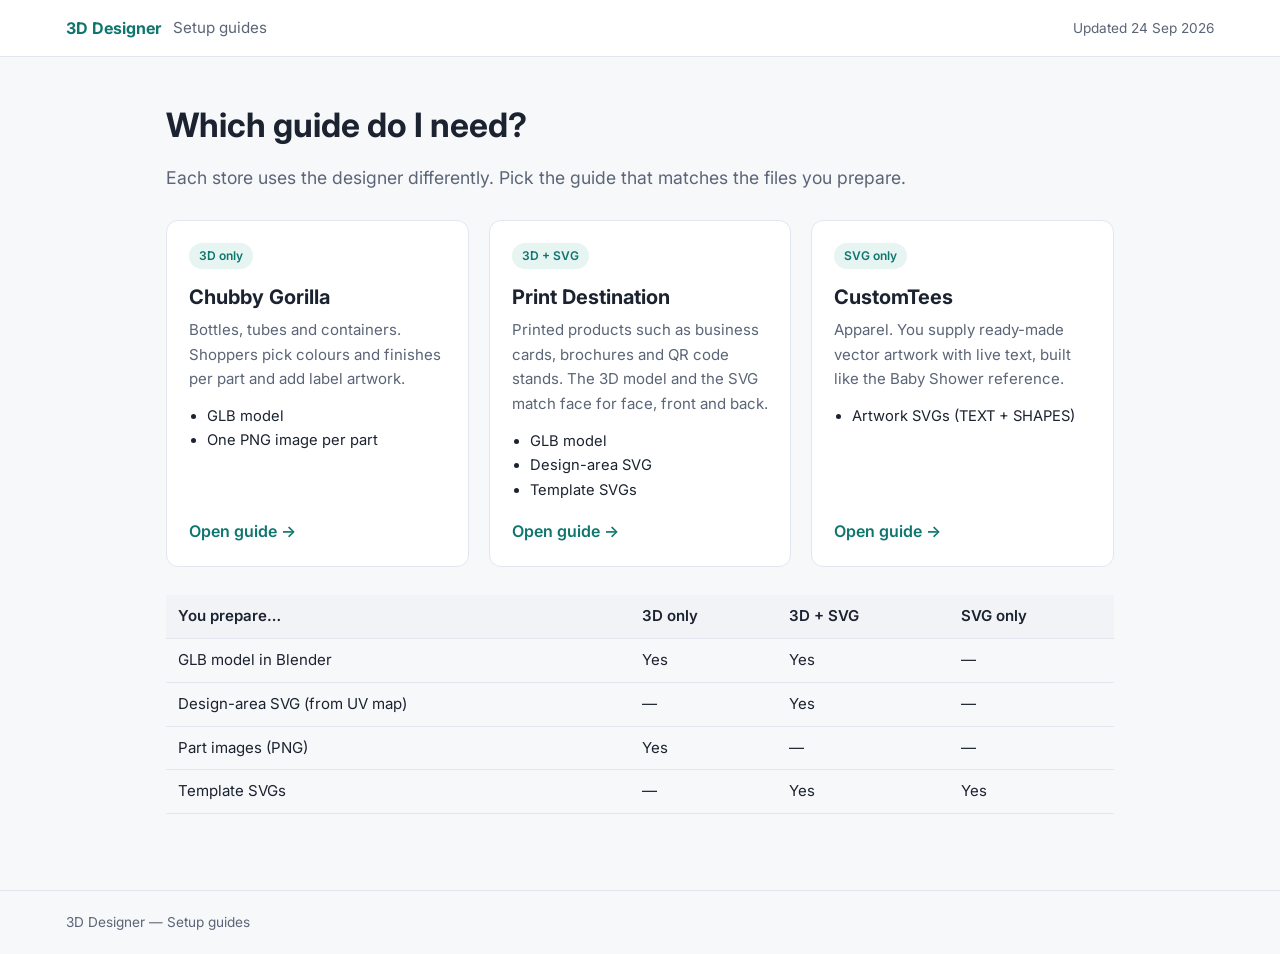
==== index.html @ a1df802f "Publish 3D Designer setup guides (noindex, nofollow) Landing page plus Chubby Gorilla (3D only), Pri" ====
<!doctype html>
<html lang="en">
<head>
<meta charset="utf-8">
<meta name="viewport" content="width=device-width, initial-scale=1">
<meta name="robots" content="noindex, nofollow">
<title>3D Designer Setup Guides</title>
<meta name="description" content="Choose the setup guide for your store: 3D only, 3D + SVG, or SVG only.">
<link rel="preconnect" href="https://fonts.googleapis.com">
<link href="https://fonts.googleapis.com/css2?family=Inter:wght@400;500;600;700&family=JetBrains+Mono:wght@400;500&display=swap" rel="stylesheet">
<link rel="stylesheet" href="assets/style.css">
</head>
<body>
<header class="topbar">
  <div class="wrap">
    <a class="brand" href="index.html">3D Designer</a>
    <span class="crumb">Setup guides</span>
    <span class="asof">Updated 24 Sep 2026</span>
  </div>
</header>

<div class="hub">
<h1>Which guide do I need?</h1>
<p class="lead">Each store uses the designer differently. Pick the guide that matches the files you prepare.</p>

<div class="cards">
  <a class="card" href="chubby-gorilla.html">
    <span class="tag">3D only</span>
    <h2>Chubby Gorilla</h2>
    <p>Bottles, tubes and containers. Shoppers pick colours and finishes per part and add label artwork.</p>
    <ul><li>GLB model</li><li>One PNG image per part</li></ul>
    <span class="go">Open guide →</span>
  </a>
  <a class="card" href="print-destination.html">
    <span class="tag">3D + SVG</span>
    <h2>Print Destination</h2>
    <p>Printed products such as business cards, brochures and QR code stands. The 3D model and the SVG match face for face, front and back.</p>
    <ul><li>GLB model</li><li>Design-area SVG</li><li>Template SVGs</li></ul>
    <span class="go">Open guide →</span>
  </a>
  <a class="card" href="customtees.html">
    <span class="tag">SVG only</span>
    <h2>CustomTees</h2>
    <p>Apparel. You supply ready-made vector artwork with live text, built like the Baby Shower reference.</p>
    <ul><li>Artwork SVGs (TEXT + SHAPES)</li></ul>
    <span class="go">Open guide →</span>
  </a>
</div>

<div class="table-wrap"><table>
<thead><tr><th>You prepare…</th><th>3D only</th><th>3D + SVG</th><th>SVG only</th></tr></thead>
<tbody>
<tr><td>GLB model in Blender</td><td>Yes</td><td>Yes</td><td>—</td></tr>
<tr><td>Design-area SVG (from UV map)</td><td>—</td><td>Yes</td><td>—</td></tr>
<tr><td>Part images (PNG)</td><td>Yes</td><td>—</td><td>—</td></tr>
<tr><td>Template SVGs</td><td>—</td><td>Yes</td><td>Yes</td></tr>
</tbody></table></div>
</div>

<footer class="foot"><div class="wrap">3D Designer — Setup guides</div></footer>
</body>
</html>
---- assets/style.css ----
:root {
  --bg: #f7f8fa;
  --surface: #ffffff;
  --text: #1c2330;
  --muted: #5b6577;
  --line: #e2e6ee;
  --accent: #0f766e;
  --accent-soft: #e6f4f2;
  --code-bg: #f1f3f7;
  --warn-bg: #fff7e6;
  --warn-line: #f2c46b;
  --bad: #c2362f;
}
@media (prefers-color-scheme: dark) {
  :root {
    --bg: #11151c;
    --surface: #171c25;
    --text: #e6e9ef;
    --muted: #9aa4b5;
    --line: #2a3140;
    --accent: #2dd4bf;
    --accent-soft: #123a37;
    --code-bg: #1d2330;
    --warn-bg: #2a2412;
    --warn-line: #8a6a22;
    --bad: #f07a72;
  }
}
* { box-sizing: border-box; }
html { scroll-behavior: smooth; scroll-padding-top: 72px; }
body {
  margin: 0; background: var(--bg); color: var(--text);
  font: 16px/1.65 Inter, system-ui, -apple-system, "Segoe UI", sans-serif;
}
.wrap { max-width: 1180px; margin: 0 auto; padding: 0 16px; }
a { color: var(--accent); }
code, pre { font-family: "JetBrains Mono", Consolas, monospace; font-size: .86em; }
code { background: var(--code-bg); padding: .1em .35em; border-radius: 4px; }
pre { background: var(--code-bg); border: 1px solid var(--line); border-radius: 8px; padding: 14px 16px; overflow-x: auto; line-height: 1.5; }
pre code { background: none; padding: 0; }

.topbar { position: sticky; top: 0; z-index: 10; background: var(--surface); border-bottom: 1px solid var(--line); }
.topbar .wrap { display: flex; gap: 12px; align-items: center; height: 56px; }
.brand { font-weight: 700; color: var(--accent); }
.crumb { color: var(--muted); font-size: .95rem; }
.asof { margin-left: auto; color: var(--muted); font-size: .85rem; }
a.brand { text-decoration: none; }
.switch { margin-left: auto; display: flex; gap: 4px; background: var(--code-bg); border-radius: 8px; padding: 3px; }
.switch a { padding: 5px 10px; border-radius: 6px; font-size: .85rem; color: var(--muted); text-decoration: none; white-space: nowrap; }
.switch a:hover { color: var(--text); }
.switch a[aria-current="page"] { background: var(--surface); color: var(--accent); font-weight: 600; box-shadow: 0 1px 2px rgb(0 0 0 / .08); }
.kicker { margin: 0 0 6px; font-size: .8rem; font-weight: 600; letter-spacing: .06em; text-transform: uppercase; color: var(--accent); }

.hub { max-width: 980px; margin: 0 auto; padding: 48px 16px 64px; }
.cards { display: grid; grid-template-columns: repeat(3, minmax(0, 1fr)); gap: 20px; margin: 28px 0; }
.card { display: flex; flex-direction: column; background: var(--surface); border: 1px solid var(--line); border-radius: 12px; padding: 22px; color: var(--text); text-decoration: none; transition: border-color .15s, transform .15s; }
.card:hover { border-color: var(--accent); transform: translateY(-2px); }
.card .tag { align-self: flex-start; font-size: .75rem; font-weight: 600; color: var(--accent); background: var(--accent-soft); border-radius: 999px; padding: 3px 10px; }
.card h2 { display: block; font-size: 1.25rem; margin: 12px 0 4px; }
.card p { color: var(--muted); font-size: .94rem; margin: 0 0 12px; }
.card ul { margin: 0 0 16px; padding-left: 18px; font-size: .92rem; }
.card .go { margin-top: auto; font-weight: 600; color: var(--accent); }

.layout { display: grid; grid-template-columns: 240px minmax(0, 1fr); gap: 40px; padding-top: 32px; }
.toc { position: sticky; top: 80px; align-self: start; font-size: .92rem; }
.toc-title { font-weight: 600; text-transform: uppercase; letter-spacing: .06em; font-size: .75rem; color: var(--muted); margin: 0 0 8px; }
.toc ol { margin: 0; padding-left: 20px; }
.toc li { margin: 4px 0; color: var(--muted); }
.toc a { color: var(--text); text-decoration: none; }
.toc a:hover { color: var(--accent); }

main { min-width: 0; padding-bottom: 64px; }
h1 { font-size: 2.1rem; line-height: 1.2; margin: 0 0 12px; }
.lead { font-size: 1.1rem; color: var(--muted); max-width: 70ch; }
section { background: var(--surface); border: 1px solid var(--line); border-radius: 12px; padding: 28px 32px; margin: 28px 0; }
h2 { font-size: 1.45rem; margin: 0 0 12px; display: flex; align-items: center; gap: 12px; }
h2 .num { display: inline-grid; place-items: center; width: 32px; height: 32px; border-radius: 50%; background: var(--accent-soft); color: var(--accent); font-size: 1rem; flex: none; }
h3 { font-size: 1.08rem; margin: 22px 0 8px; }

.table-wrap { overflow-x: auto; margin: 12px 0; }
table { border-collapse: collapse; width: 100%; font-size: .94rem; }
th, td { text-align: left; padding: 9px 12px; border-bottom: 1px solid var(--line); vertical-align: top; }
th { background: var(--code-bg); font-weight: 600; }

.steps > li { margin: 0 0 18px; padding-left: 4px; }
.steps > li::marker { font-weight: 700; color: var(--accent); }

.note { background: var(--warn-bg); border-left: 4px solid var(--warn-line); padding: 12px 16px; border-radius: 6px; }

.flow { list-style: none; padding: 0; margin: 20px 0; display: flex; flex-wrap: wrap; gap: 10px; counter-reset: f; }
.flow li { counter-increment: f; flex: 1 1 110px; background: var(--accent-soft); border-radius: 8px; padding: 10px 12px; font-weight: 600; font-size: .92rem; position: relative; }
.flow li::before { content: counter(f); display: block; font-size: .75rem; color: var(--accent); }
.flow small { display: block; font-weight: 400; color: var(--muted); }

figure.shot { margin: 14px 0 6px; border: 1px solid var(--line); border-radius: 10px; overflow: hidden; background: var(--code-bg); }
figure.shot img { display: block; width: 100%; height: auto; }
figure.shot figcaption { padding: 8px 12px; font-size: .88rem; color: var(--muted); background: var(--surface); border-top: 1px solid var(--line); }
figure.shot.missing img { display: none; }
figure.shot.missing::before {
  content: "Screenshot coming: " attr(data-shot);
  display: grid; place-items: center; min-height: 160px; color: var(--muted);
  font: 500 .9rem "JetBrains Mono", monospace; border-bottom: 1px dashed var(--line);
}

table.avoid td:first-child { font-weight: 600; padding-left: 30px; position: relative; width: 34%; }
table.avoid td:first-child::before { content: "✕"; position: absolute; left: 10px; color: var(--bad); font-weight: 700; }
table.avoid td:last-child { color: var(--text); }

.checks { display: grid; grid-template-columns: 1fr 1fr; gap: 24px; }
ul.check { list-style: none; padding: 0; }
ul.check li { margin: 6px 0; }
ul.check input { margin-right: 8px; accent-color: var(--accent); }

.foot { border-top: 1px solid var(--line); color: var(--muted); font-size: .85rem; padding: 20px 0; }

@media (max-width: 860px) {
  .layout { grid-template-columns: 1fr; gap: 0; }
  .toc { position: static; background: var(--surface); border: 1px solid var(--line); border-radius: 12px; padding: 16px; }
  section { padding: 20px 16px; }
  .checks { grid-template-columns: 1fr; }
  .asof, .crumb { display: none; }
  .cards { grid-template-columns: 1fr; }
}
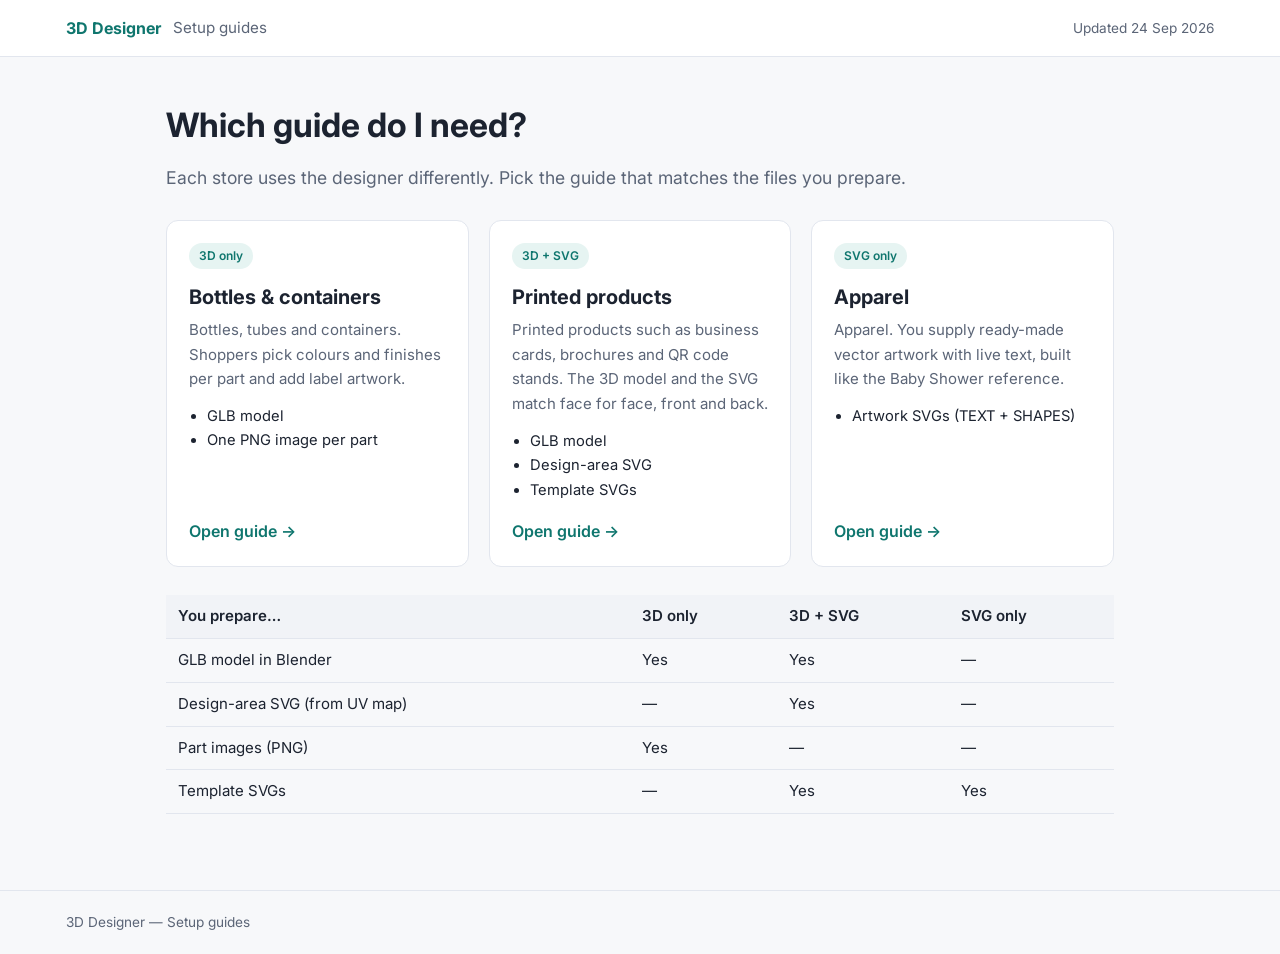
==== commit f9b0d773: "Remove project names from the guides Rename pages to 3d-only / 3d-and-svg / svg-only, rename image p" ====
--- a/index.html
+++ b/index.html
@@ -24,23 +24,23 @@
 <p class="lead">Each store uses the designer differently. Pick the guide that matches the files you prepare.</p>
 
 <div class="cards">
-  <a class="card" href="chubby-gorilla.html">
+  <a class="card" href="3d-only.html">
     <span class="tag">3D only</span>
-    <h2>Chubby Gorilla</h2>
+    <h2>Bottles &amp; containers</h2>
     <p>Bottles, tubes and containers. Shoppers pick colours and finishes per part and add label artwork.</p>
     <ul><li>GLB model</li><li>One PNG image per part</li></ul>
     <span class="go">Open guide →</span>
   </a>
-  <a class="card" href="print-destination.html">
+  <a class="card" href="3d-and-svg.html">
     <span class="tag">3D + SVG</span>
-    <h2>Print Destination</h2>
+    <h2>Printed products</h2>
     <p>Printed products such as business cards, brochures and QR code stands. The 3D model and the SVG match face for face, front and back.</p>
     <ul><li>GLB model</li><li>Design-area SVG</li><li>Template SVGs</li></ul>
     <span class="go">Open guide →</span>
   </a>
-  <a class="card" href="customtees.html">
+  <a class="card" href="svg-only.html">
     <span class="tag">SVG only</span>
-    <h2>CustomTees</h2>
+    <h2>Apparel</h2>
     <p>Apparel. You supply ready-made vector artwork with live text, built like the Baby Shower reference.</p>
     <ul><li>Artwork SVGs (TEXT + SHAPES)</li></ul>
     <span class="go">Open guide →</span>
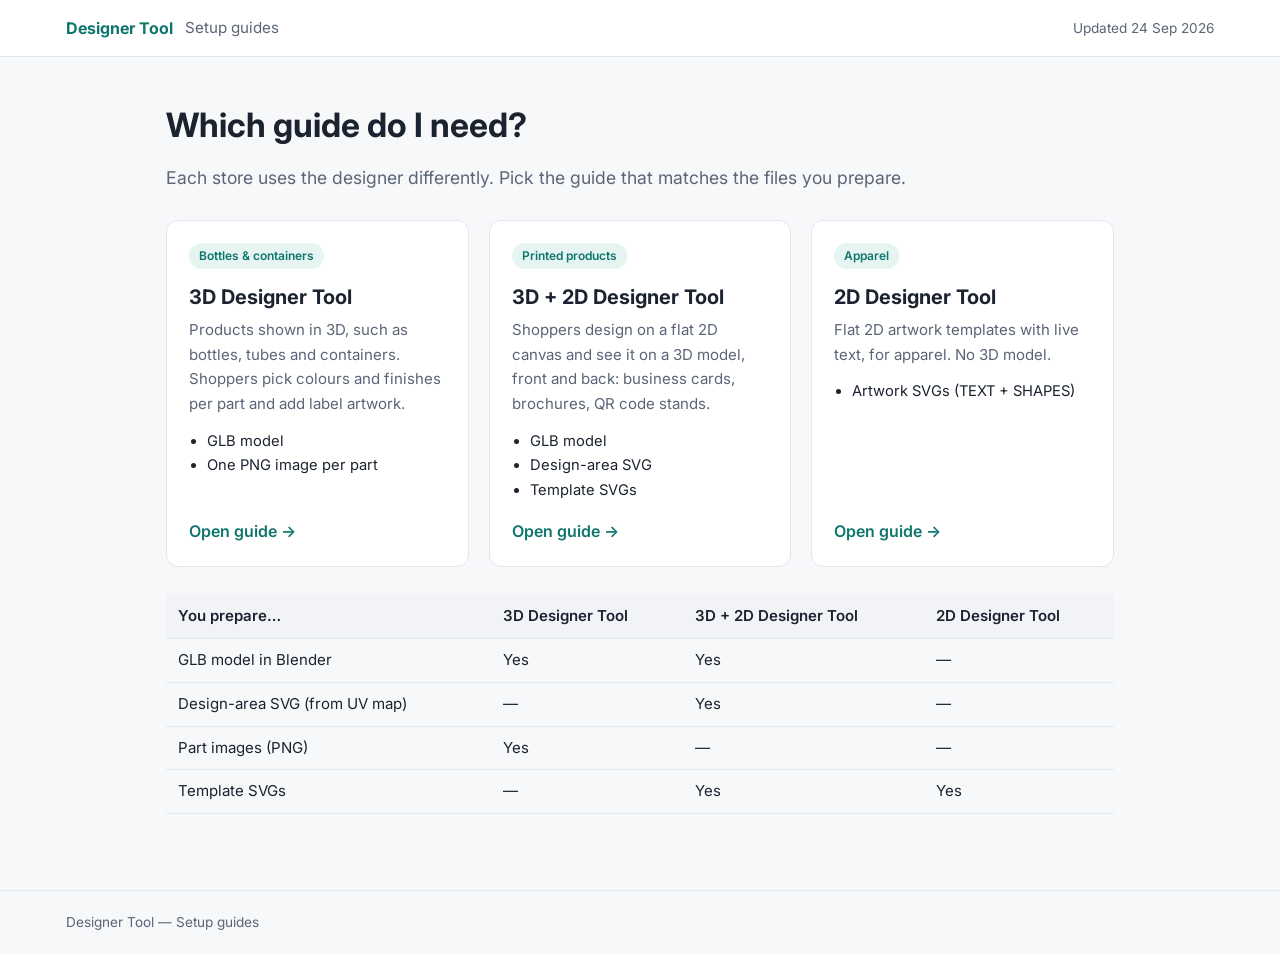
==== commit cfec2054: "Rename guides to 3D, 3D + 2D and 2D Designer Tool Pages become 3d-designer, 3d-2d-designer and 2d-de" ====
--- a/index.html
+++ b/index.html
@@ -4,8 +4,8 @@
 <meta charset="utf-8">
 <meta name="viewport" content="width=device-width, initial-scale=1">
 <meta name="robots" content="noindex, nofollow">
-<title>3D Designer Setup Guides</title>
-<meta name="description" content="Choose the setup guide for your store: 3D only, 3D + SVG, or SVG only.">
+<title>Designer Tool Setup Guides</title>
+<meta name="description" content="Choose your setup guide: 3D Designer Tool, 3D + 2D Designer Tool or 2D Designer Tool.">
 <link rel="preconnect" href="https://fonts.googleapis.com">
 <link href="https://fonts.googleapis.com/css2?family=Inter:wght@400;500;600;700&family=JetBrains+Mono:wght@400;500&display=swap" rel="stylesheet">
 <link rel="stylesheet" href="assets/style.css">
@@ -13,7 +13,7 @@
 <body>
 <header class="topbar">
   <div class="wrap">
-    <a class="brand" href="index.html">3D Designer</a>
+    <a class="brand" href="index.html">Designer Tool</a>
     <span class="crumb">Setup guides</span>
     <span class="asof">Updated 24 Sep 2026</span>
   </div>
@@ -24,31 +24,31 @@
 <p class="lead">Each store uses the designer differently. Pick the guide that matches the files you prepare.</p>
 
 <div class="cards">
-  <a class="card" href="3d-only.html">
-    <span class="tag">3D only</span>
-    <h2>Bottles &amp; containers</h2>
-    <p>Bottles, tubes and containers. Shoppers pick colours and finishes per part and add label artwork.</p>
+  <a class="card" href="3d-designer.html">
+    <span class="tag">Bottles &amp; containers</span>
+    <h2>3D Designer Tool</h2>
+    <p>Products shown in 3D, such as bottles, tubes and containers. Shoppers pick colours and finishes per part and add label artwork.</p>
     <ul><li>GLB model</li><li>One PNG image per part</li></ul>
     <span class="go">Open guide →</span>
   </a>
-  <a class="card" href="3d-and-svg.html">
-    <span class="tag">3D + SVG</span>
-    <h2>Printed products</h2>
-    <p>Printed products such as business cards, brochures and QR code stands. The 3D model and the SVG match face for face, front and back.</p>
+  <a class="card" href="3d-2d-designer.html">
+    <span class="tag">Printed products</span>
+    <h2>3D + 2D Designer Tool</h2>
+    <p>Shoppers design on a flat 2D canvas and see it on a 3D model, front and back: business cards, brochures, QR code stands.</p>
     <ul><li>GLB model</li><li>Design-area SVG</li><li>Template SVGs</li></ul>
     <span class="go">Open guide →</span>
   </a>
-  <a class="card" href="svg-only.html">
-    <span class="tag">SVG only</span>
-    <h2>Apparel</h2>
-    <p>Apparel. You supply ready-made vector artwork with live text, built like the Baby Shower reference.</p>
+  <a class="card" href="2d-designer.html">
+    <span class="tag">Apparel</span>
+    <h2>2D Designer Tool</h2>
+    <p>Flat 2D artwork templates with live text, for apparel. No 3D model.</p>
     <ul><li>Artwork SVGs (TEXT + SHAPES)</li></ul>
     <span class="go">Open guide →</span>
   </a>
 </div>
 
 <div class="table-wrap"><table>
-<thead><tr><th>You prepare…</th><th>3D only</th><th>3D + SVG</th><th>SVG only</th></tr></thead>
+<thead><tr><th>You prepare…</th><th>3D Designer Tool</th><th>3D + 2D Designer Tool</th><th>2D Designer Tool</th></tr></thead>
 <tbody>
 <tr><td>GLB model in Blender</td><td>Yes</td><td>Yes</td><td>—</td></tr>
 <tr><td>Design-area SVG (from UV map)</td><td>—</td><td>Yes</td><td>—</td></tr>
@@ -57,6 +57,6 @@
 </tbody></table></div>
 </div>
 
-<footer class="foot"><div class="wrap">3D Designer — Setup guides</div></footer>
+<footer class="foot"><div class="wrap">Designer Tool — Setup guides</div></footer>
 </body>
 </html>
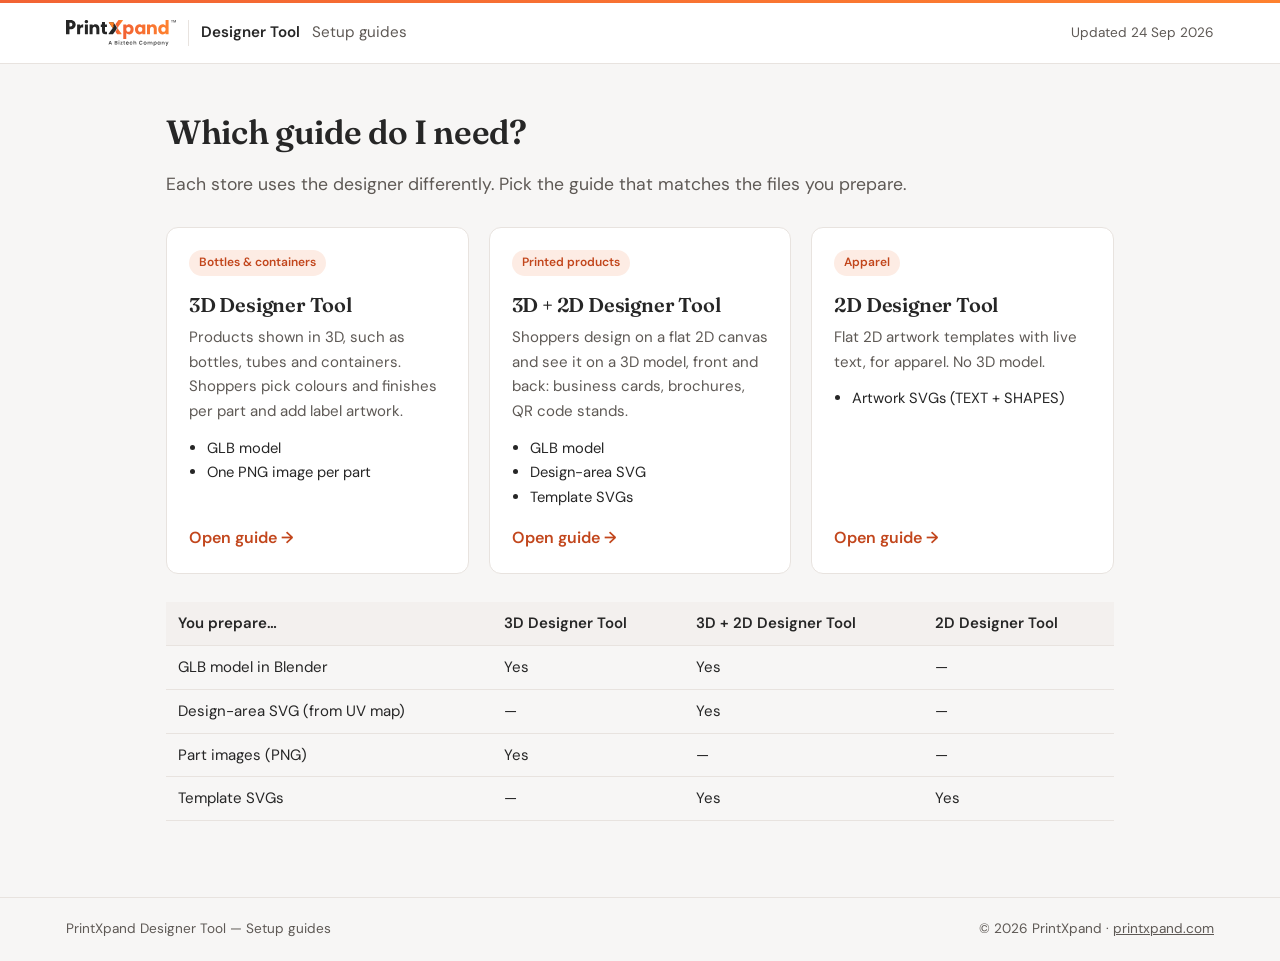
==== commit b3f731d5: "Add PrintXpand branding PrintXpand logo (light and dark), favicon, DM Sans + Fraunces fonts, brand o" ====
--- a/index.html
+++ b/index.html
@@ -4,16 +4,18 @@
 <meta charset="utf-8">
 <meta name="viewport" content="width=device-width, initial-scale=1">
 <meta name="robots" content="noindex, nofollow">
-<title>Designer Tool Setup Guides</title>
+<title>PrintXpand Designer Tool Setup Guides</title>
 <meta name="description" content="Choose your setup guide: 3D Designer Tool, 3D + 2D Designer Tool or 2D Designer Tool.">
 <link rel="preconnect" href="https://fonts.googleapis.com">
-<link href="https://fonts.googleapis.com/css2?family=Inter:wght@400;500;600;700&family=JetBrains+Mono:wght@400;500&display=swap" rel="stylesheet">
+<link rel="preconnect" href="https://fonts.gstatic.com" crossorigin>
+<link href="https://fonts.googleapis.com/css2?family=DM+Sans:opsz,wght@9..40,400;9..40,500;9..40,600;9..40,700&family=Fraunces:opsz,wght@9..144,500;9..144,600&family=JetBrains+Mono:wght@400;500&display=swap" rel="stylesheet">
+<link rel="icon" type="image/svg+xml" href="assets/favicon.svg">
 <link rel="stylesheet" href="assets/style.css">
 </head>
 <body>
 <header class="topbar">
   <div class="wrap">
-    <a class="brand" href="index.html">Designer Tool</a>
+    <a class="brand" href="index.html" aria-label="PrintXpand Designer Tool guides home"><img class="logo logo-light" src="assets/printxpand-logo.svg" alt="PrintXpand" width="110" height="26"><img class="logo logo-dark" src="assets/printxpand-logo-white.svg" alt="" width="110" height="26"><span class="product">Designer Tool</span></a>
     <span class="crumb">Setup guides</span>
     <span class="asof">Updated 24 Sep 2026</span>
   </div>
@@ -57,6 +59,6 @@
 </tbody></table></div>
 </div>
 
-<footer class="foot"><div class="wrap">Designer Tool — Setup guides</div></footer>
+<footer class="foot"><div class="wrap px"><span>PrintXpand Designer Tool — Setup guides</span><span>© 2026 PrintXpand · <a href="https://www.printxpand.com/" target="_blank" rel="noopener">printxpand.com</a></span></div></footer>
 </body>
 </html>
--- a/assets/style.css
+++ b/assets/style.css
@@ -1,28 +1,35 @@
+/* PrintXpand brand: logo orange #F26334 → #FE812F, charcoal #262626 */
 :root {
-  --bg: #f7f8fa;
+  --bg: #f7f6f5;
   --surface: #ffffff;
-  --text: #1c2330;
-  --muted: #5b6577;
-  --line: #e2e6ee;
-  --accent: #0f766e;
-  --accent-soft: #e6f4f2;
-  --code-bg: #f1f3f7;
-  --warn-bg: #fff7e6;
-  --warn-line: #f2c46b;
+  --text: #262626;
+  --muted: #5e5955;
+  --line: #e8e3df;
+  --accent: #c2461c;       /* readable brand orange for text and links */
+  --brand: #f26334;        /* logo orange for marks, borders, fills */
+  --brand-2: #fe812f;
+  --accent-soft: #fdece4;
+  --code-bg: #f3f0ee;
+  --warn-bg: #fff4ec;
+  --warn-line: #fe812f;
   --bad: #c2362f;
+  --display: "Fraunces", Georgia, "Times New Roman", serif;
 }
 @media (prefers-color-scheme: dark) {
   :root {
-    --bg: #11151c;
-    --surface: #171c25;
-    --text: #e6e9ef;
-    --muted: #9aa4b5;
-    --line: #2a3140;
-    --accent: #2dd4bf;
-    --accent-soft: #123a37;
-    --code-bg: #1d2330;
-    --warn-bg: #2a2412;
-    --warn-line: #8a6a22;
+    color-scheme: dark;
+    --bg: #171514;
+    --surface: #201d1b;
+    --text: #efebe8;
+    --muted: #aaa29c;
+    --line: #36312d;
+    --accent: #fe812f;
+    --brand: #fe812f;
+    --brand-2: #ff9a5c;
+    --accent-soft: #3a2519;
+    --code-bg: #28231f;
+    --warn-bg: #2e2117;
+    --warn-line: #b8561f;
     --bad: #f07a72;
   }
 }
@@ -30,8 +37,9 @@
 html { scroll-behavior: smooth; scroll-padding-top: 72px; }
 body {
   margin: 0; background: var(--bg); color: var(--text);
-  font: 16px/1.65 Inter, system-ui, -apple-system, "Segoe UI", sans-serif;
+  font: 16px/1.65 "DM Sans", system-ui, -apple-system, "Segoe UI", sans-serif;
 }
+h1, h2, .card h2 { font-family: var(--display); font-weight: 600; letter-spacing: -0.01em; text-wrap: balance; }
 .wrap { max-width: 1180px; margin: 0 auto; padding: 0 16px; }
 a { color: var(--accent); }
 code, pre { font-family: "JetBrains Mono", Consolas, monospace; font-size: .86em; }
@@ -39,9 +47,16 @@
 pre { background: var(--code-bg); border: 1px solid var(--line); border-radius: 8px; padding: 14px 16px; overflow-x: auto; line-height: 1.5; }
 pre code { background: none; padding: 0; }
 
-.topbar { position: sticky; top: 0; z-index: 10; background: var(--surface); border-bottom: 1px solid var(--line); }
-.topbar .wrap { display: flex; gap: 12px; align-items: center; height: 56px; }
-.brand { font-weight: 700; color: var(--accent); }
+.topbar { position: sticky; top: 0; z-index: 10; background: var(--surface); border-bottom: 1px solid var(--line); box-shadow: inset 0 -2px 0 0 transparent; }
+.topbar::before { content: ""; display: block; height: 3px; background: linear-gradient(90deg, var(--brand), var(--brand-2)); }
+.topbar .wrap { display: flex; gap: 12px; align-items: center; height: 60px; }
+.brand { display: flex; align-items: center; gap: 12px; font-weight: 600; color: var(--text); }
+.brand .logo { height: 26px; width: auto; display: block; }
+.brand .logo-dark { display: none; }
+@media (prefers-color-scheme: dark) { .brand .logo-light { display: none; } .brand .logo-dark { display: block; } }
+.brand .product { padding-left: 12px; border-left: 1px solid var(--line); font-size: .95rem; white-space: nowrap; }
+.foot a { color: var(--muted); }
+.foot .px { display: flex; flex-wrap: wrap; gap: 6px 14px; justify-content: space-between; }
 .crumb { color: var(--muted); font-size: .95rem; }
 .asof { margin-left: auto; color: var(--muted); font-size: .85rem; }
 a.brand { text-decoration: none; }
@@ -54,7 +69,7 @@
 .hub { max-width: 980px; margin: 0 auto; padding: 48px 16px 64px; }
 .cards { display: grid; grid-template-columns: repeat(3, minmax(0, 1fr)); gap: 20px; margin: 28px 0; }
 .card { display: flex; flex-direction: column; background: var(--surface); border: 1px solid var(--line); border-radius: 12px; padding: 22px; color: var(--text); text-decoration: none; transition: border-color .15s, transform .15s; }
-.card:hover { border-color: var(--accent); transform: translateY(-2px); }
+.card:hover { border-color: var(--brand); transform: translateY(-2px); }
 .card .tag { align-self: flex-start; font-size: .75rem; font-weight: 600; color: var(--accent); background: var(--accent-soft); border-radius: 999px; padding: 3px 10px; }
 .card h2 { display: block; font-size: 1.25rem; margin: 12px 0 4px; }
 .card p { color: var(--muted); font-size: .94rem; margin: 0 0 12px; }
@@ -119,5 +134,10 @@
   section { padding: 20px 16px; }
   .checks { grid-template-columns: 1fr; }
   .asof, .crumb { display: none; }
+  .brand .logo { height: 22px; }
   .cards { grid-template-columns: 1fr; }
 }
+@media (max-width: 520px) {
+  .brand .product { display: none; }
+  .switch a { padding: 5px 8px; }
+}
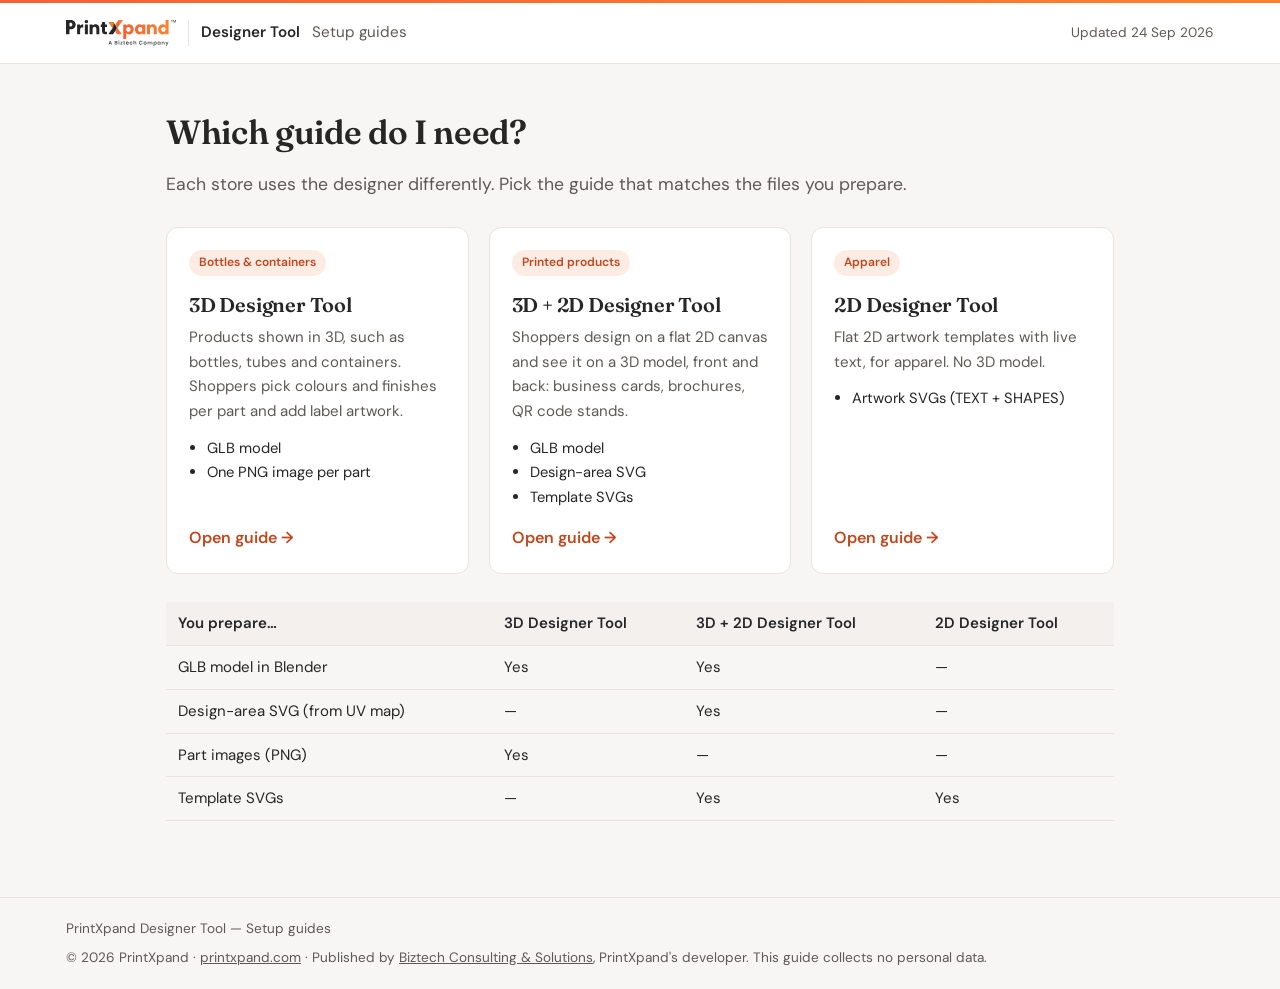
==== commit d5636811: "Remove robots block and add publisher attribution to guide footers Co-Authored-By: Claude Opus 5.5 <" ====
--- a/index.html
+++ b/index.html
@@ -59,6 +59,6 @@
 </tbody></table></div>
 </div>
 
-<footer class="foot"><div class="wrap px"><span>PrintXpand Designer Tool — Setup guides</span><span>© 2026 PrintXpand · <a href="https://www.printxpand.com/" target="_blank" rel="noopener">printxpand.com</a></span></div></footer>
+<footer class="foot"><div class="wrap px"><span>PrintXpand Designer Tool — Setup guides</span><span>© 2026 PrintXpand · <a href="https://www.printxpand.com/" target="_blank" rel="noopener">printxpand.com</a> · Published by <a href="https://www.biztechcs.com/" target="_blank" rel="noopener">Biztech Consulting &amp; Solutions</a>, PrintXpand's developer. This guide collects no personal data.</span></div></footer>
 </body>
 </html>
